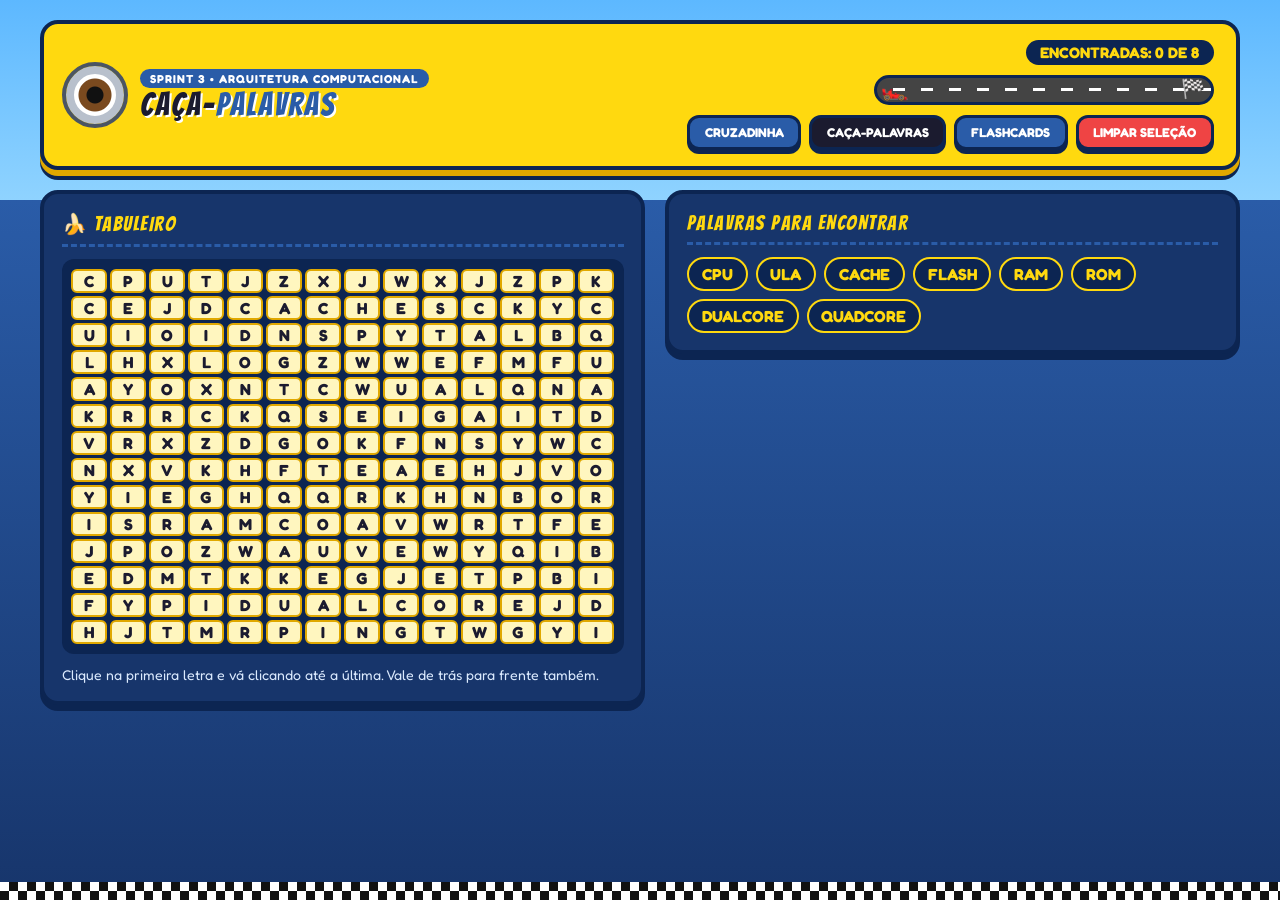
==== caca-palavra.html @ 4e44755a "Mudança de tema" ====
<!DOCTYPE html><html lang="pt-BR"><head><meta charset="UTF-8"><meta name="viewport" content="width=device-width, initial-scale=1.0"><link href="https://fonts.googleapis.com/css2?family=Bangers&family=Fredoka:wght@500;600;700&display=swap" rel="stylesheet"><link rel="icon" href="imgtag.PNG"><link rel="stylesheet" href="tema.css"><title>Caça-Palavras - Arquitetura Computacional</title></head><body>
<header class="topo"><div class="logo"></div><div><span class="badge">SPRINT 3 • ARQUITETURA COMPUTACIONAL</span><h1>CAÇA-<span>PALAVRAS</span></h1></div><img class="mascote" src="img/minion.png" alt="" onerror="this.remove()"><div class="lado"><div class="placar" id="placar">ENCONTRADAS: 0 DE 8</div><div class="pista"><i id="kart">🏎️</i><b>🏁</b></div><nav><a class="btn" href="index.html">CRUZADINHA</a>
<span class="btn ativo">CAÇA-PALAVRAS</span>
<a class="btn" href="flashcard.html">FLASHCARDS</a><button id="limpar" class="btn red">LIMPAR SELEÇÃO</button></nav></div></header>
<main class="arena"><section class="painel"><h2>🍌 TABULEIRO</h2><div id="tab" class="tab"></div>
<p class="dica">Clique na primeira letra e vá clicando até a última. Vale de trás para frente também.</p></section>
<aside class="painel"><h2>PALAVRAS PARA ENCONTRAR</h2><div id="lista" class="lista"></div></aside></main>
<script>
const S=14,P=[["CPU",0,0,"H"],["ULA",2,0,"V"],["CACHE",1,4,"H"],["FLASH",3,10,"V"],["RAM",9,2,"H"],["ROM",9,2,"V"],["DUALCORE",12,4,"H"],["QUADCORE",2,13,"V"]];
const m=Array.from({length:S},()=>Array(S).fill(""));
P.forEach(([t,r,c,d])=>[...t].forEach((ch,i)=>{const y=r+(d=="V"?i:0),x=c+(d=="H"?i:0);if(m[y][x]&&m[y][x]!=ch)throw"conflito em "+t;m[y][x]=ch}));
const A="ABCDEFGHIJKLMNOPQRSTUVWXYZ";m.forEach(l=>l.forEach((v,i)=>{if(!v)l[i]=A[Math.random()*26|0]}));
const tab=document.getElementById("tab");tab.style.gridTemplateColumns="repeat(14,var(--s))";tab.style.setProperty("--s","clamp(20px,5.6vw,36px)");
let sel=[],ach=new Set;
P.forEach(([t])=>{const s=document.createElement("span");s.className="pill";s.id="w-"+t;s.textContent=t;document.getElementById("lista").appendChild(s)});
function placar(){document.getElementById("placar").textContent="ENCONTRADAS: "+ach.size+" DE "+P.length;
 document.getElementById("kart").style.left="calc("+(ach.size/P.length)+" * (100% - 38px) + 4px)"}
function limpar(){sel.forEach(e=>e.classList.remove("sel"));sel=[]}
m.forEach((l,r)=>l.forEach((ch,c)=>{const e=document.createElement("div");e.className="c l";e.textContent=ch;
 e.onclick=()=>{const i=sel.indexOf(e);if(i>-1){sel.splice(i,1);e.classList.remove("sel");return}
  e.classList.add("sel");sel.push(e);const f=sel.map(x=>x.textContent).join(""),b=[...f].reverse().join("");
  const w=P.find(p=>!ach.has(p[0])&&(p[0]==f||p[0]==b));
  if(w){ach.add(w[0]);sel.forEach(x=>{x.classList.remove("sel");x.classList.add("found")});sel=[];document.getElementById("w-"+w[0]).classList.add("done");placar()}};
 tab.appendChild(e)}));
document.getElementById("limpar").onclick=limpar;placar();
</script></body></html>
---- tema.css ----
:root{--y:#ffd90f;--yd:#e0a800;--den:#2a5ca8;--dend:#17356b;--navy:#0c2552;--ink:#1b1b2f;--gog:#b8c0cc;--ok:#2fbf71;--bad:#ef4444;--cream:#fff6bf}
*{margin:0;padding:0;box-sizing:border-box}
body{font-family:'Fredoka',sans-serif;color:#fff;min-height:100vh;padding:1.25rem 1.25rem 3.5rem;
 background:linear-gradient(180deg,#5db8ff 0,#8fd3ff 200px,#2a5ca8 200px,#17356b 100%) fixed}
body::after{content:"";position:fixed;left:0;right:0;bottom:0;height:18px;z-index:5;
 background:repeating-conic-gradient(#111 0 25%,#fff 0 50%) 0 0/18px 18px}
.topo{max-width:1200px;margin:0 auto 1.25rem;background:var(--y);color:var(--ink);border:4px solid var(--navy);border-radius:18px;
 box-shadow:0 6px 0 var(--yd),0 10px 0 var(--navy);padding:1rem 1.4rem;display:flex;gap:1rem;align-items:center;flex-wrap:wrap;position:relative}
.logo{width:58px;height:58px;border-radius:50%;flex:none;border:8px solid var(--gog);outline:4px solid #4b5563;
 background:radial-gradient(circle,#111 0 8px,#7a4a1f 9px 16px,#fff 17px);animation:bob 2.4s ease-in-out infinite}
@keyframes bob{50%{transform:translateY(-4px) rotate(-6deg)}}
.badge{display:inline-block;font-size:.72rem;font-weight:700;letter-spacing:1px;background:var(--den);color:#fff;padding:.15rem .6rem;border-radius:99px}
h1{font-family:'Bangers',cursive;font-weight:400;letter-spacing:2px;font-size:2rem;line-height:1.1;text-shadow:2px 2px 0 #fff}
h1 span{color:var(--den)}
.mascote{height:92px;margin-left:auto;filter:drop-shadow(0 4px 0 rgba(0,0,0,.25))}
.lado{margin-left:auto;display:flex;flex-direction:column;align-items:flex-end;gap:.6rem}
.mascote+.lado{margin-left:0}
nav{display:flex;gap:.5rem;flex-wrap:wrap;justify-content:flex-end}
.btn{font:700 .8rem 'Fredoka',sans-serif;text-transform:uppercase;text-decoration:none;cursor:pointer;border:3px solid var(--navy);
 padding:.45rem .9rem;border-radius:12px;background:var(--den);color:#fff;box-shadow:0 4px 0 var(--navy);transition:transform .1s,box-shadow .1s}
.btn:hover{transform:translateY(-2px);box-shadow:0 6px 0 var(--navy)}
.btn:active{transform:translateY(3px);box-shadow:0 1px 0 var(--navy)}
.btn.ativo{background:var(--ink);cursor:default}
.btn.go{background:var(--ok)}.btn.red{background:var(--bad)}
.pista{position:relative;width:min(340px,100%);height:30px;background:#444;border:3px solid var(--navy);border-radius:99px;
 background-image:repeating-linear-gradient(90deg,transparent 0 16px,#fff 16px 28px);background-size:100% 3px;background-repeat:no-repeat;background-position:0 50%}
.pista b{position:absolute;right:6px;top:-2px;font-size:1.2rem}
.pista i{position:absolute;left:4px;top:-4px;font-style:normal;font-size:1.4rem;transition:left .6s cubic-bezier(.3,1.4,.5,1);transform:scaleX(-1)}
.placar{font-weight:700;background:var(--navy);color:var(--y);border-radius:99px;padding:.2rem .9rem;font-size:.95rem}
.arena{max-width:1200px;margin:0 auto;display:grid;grid-template-columns:auto 1fr;gap:1.25rem;align-items:start}
.painel{background:var(--dend);border:4px solid var(--navy);border-radius:18px;padding:1.1rem;box-shadow:0 6px 0 var(--navy)}
.painel>h2,.painel h2{font-family:'Bangers',cursive;font-weight:400;letter-spacing:1.5px;font-size:1.25rem;color:var(--y);
 border-bottom:3px dashed var(--den);padding-bottom:.5rem;margin-bottom:.8rem}
.tab{display:grid;gap:3px;padding:.6rem;background:var(--navy);border-radius:12px;overflow:auto;max-width:100%;justify-content:start}
.tab .c{width:var(--s);height:var(--s);position:relative}
.vazio{background:transparent}
.tab input,.tab .l{width:100%;height:100%;border:2px solid var(--yd);border-radius:6px;background:var(--cream);color:var(--ink);
 font:700 1rem 'Fredoka',sans-serif;text-align:center;text-transform:uppercase;outline:none;display:flex;align-items:center;justify-content:center;cursor:pointer}
.tab input{cursor:text}
.tab input:focus{border-color:var(--den);background:#fff;box-shadow:0 0 0 3px var(--den)}
.tab input.correct,.l.found{background:var(--ok);border-color:#0f7a43;color:#fff}
.tab input.wrong{background:var(--bad);border-color:#991b1b;color:#fff}
.l:hover{background:#fff}.l.sel{background:var(--den);border-color:#fff;color:#fff}
.num{position:absolute;top:0;left:3px;font-size:.58rem;font-weight:700;color:var(--den);pointer-events:none;z-index:2}
.leg{margin-top:.8rem;display:flex;gap:1.2rem;font-size:.85rem}
.leg i{display:inline-block;width:14px;height:14px;border-radius:4px;vertical-align:-2px;margin-right:.3rem}
.pistas{display:flex;flex-direction:column;gap:1.25rem}
.pistas ul{list-style:none;display:flex;flex-direction:column;gap:.5rem;max-height:300px;overflow-y:auto;padding-right:.3rem}
.pistas li{background:var(--navy);border-left:5px solid var(--y);border-radius:8px;padding:.5rem .7rem;font-size:.92rem;line-height:1.35}
.pistas li strong{color:var(--y);margin-right:.25rem}
.dica{margin-top:.8rem;font-size:.88rem;color:#dbeafe}
.lista{display:flex;flex-wrap:wrap;gap:.5rem}
.pill{font-weight:700;background:var(--navy);border:2px solid var(--y);color:var(--y);border-radius:99px;padding:.3rem .8rem}
.pill.done{background:var(--ok);border-color:#0f7a43;color:#fff;text-decoration:line-through}
.cena{perspective:1100px;max-width:640px;margin:0 auto 1.2rem;height:300px;cursor:pointer}
.card{position:relative;width:100%;height:100%;transform-style:preserve-3d;transition:transform .6s}
.card.virado{transform:rotateY(180deg)}
.face{position:absolute;inset:0;backface-visibility:hidden;border:5px solid var(--navy);border-radius:22px;padding:1.5rem;
 display:flex;flex-direction:column;align-items:center;justify-content:center;text-align:center;gap:1rem;box-shadow:0 8px 0 var(--navy)}
.frente{background:var(--y);color:var(--ink)}
.verso{background:var(--den);transform:rotateY(180deg)}
.face p{font-size:1.5rem;font-weight:600;line-height:1.3}
.tag{font-family:'Bangers',cursive;letter-spacing:2px;background:var(--navy);color:var(--y);padding:.1rem .9rem;border-radius:99px}
.flash{max-width:700px;margin:0 auto;display:flex;flex-direction:column;align-items:center;gap:1.1rem}
.ctrl{display:flex;gap:.6rem;flex-wrap:wrap;justify-content:center}
@media(max-width:900px){.arena{grid-template-columns:1fr}.lado,.mascote{margin-left:0;align-items:flex-start}nav{justify-content:flex-start}h1{font-size:1.6rem}}
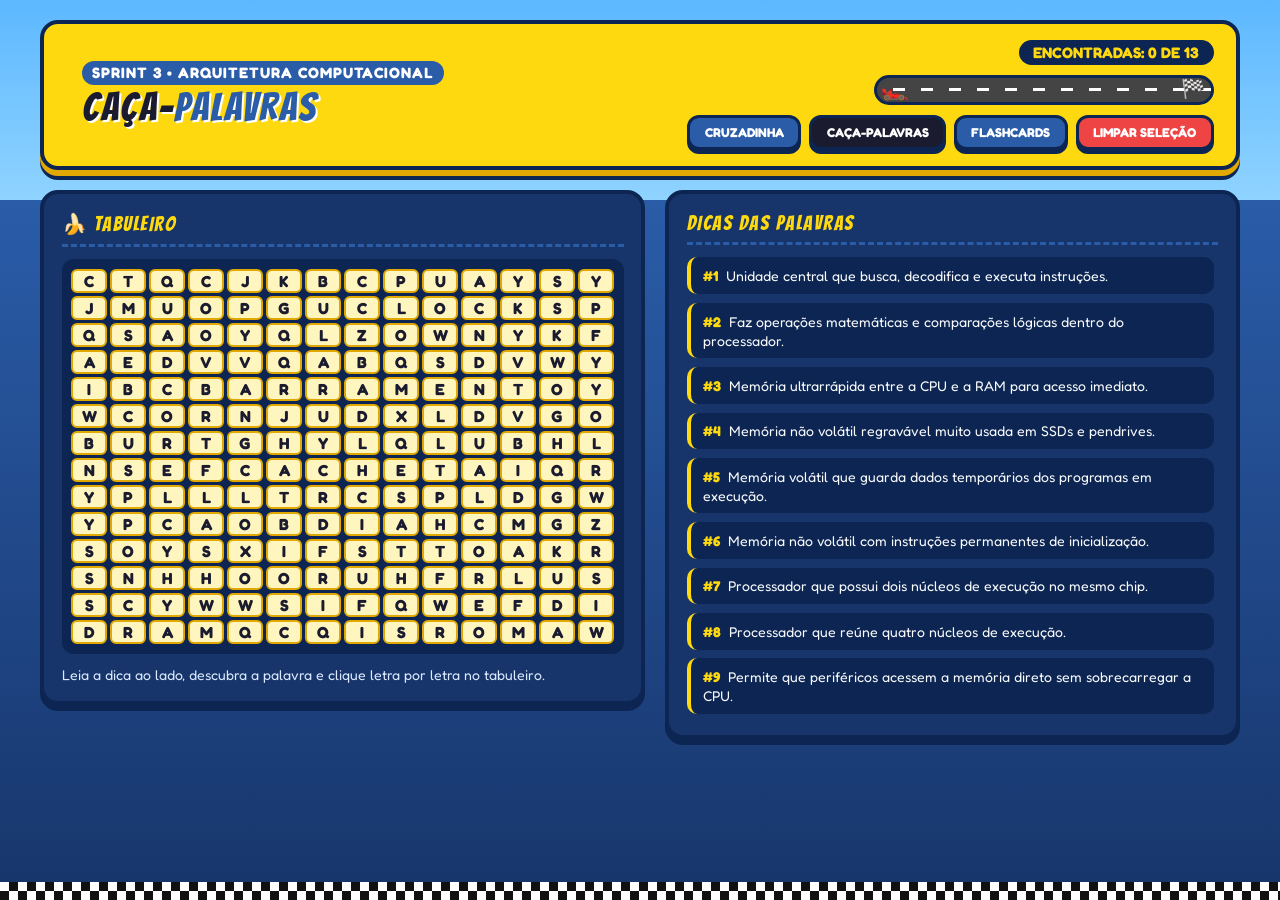
==== commit 9126c2bc: "Ajuste da tela do caça-palavra[" ====
--- a/caca-palavra.html
+++ b/caca-palavra.html
@@ -1,26 +1,262 @@
-<!DOCTYPE html><html lang="pt-BR"><head><meta charset="UTF-8"><meta name="viewport" content="width=device-width, initial-scale=1.0"><link href="https://fonts.googleapis.com/css2?family=Bangers&family=Fredoka:wght@500;600;700&display=swap" rel="stylesheet"><link rel="icon" href="imgtag.PNG"><link rel="stylesheet" href="tema.css"><title>Caça-Palavras - Arquitetura Computacional</title></head><body>
-<header class="topo"><div class="logo"></div><div><span class="badge">SPRINT 3 • ARQUITETURA COMPUTACIONAL</span><h1>CAÇA-<span>PALAVRAS</span></h1></div><img class="mascote" src="img/minion.png" alt="" onerror="this.remove()"><div class="lado"><div class="placar" id="placar">ENCONTRADAS: 0 DE 8</div><div class="pista"><i id="kart">🏎️</i><b>🏁</b></div><nav><a class="btn" href="index.html">CRUZADINHA</a>
-<span class="btn ativo">CAÇA-PALAVRAS</span>
-<a class="btn" href="flashcard.html">FLASHCARDS</a><button id="limpar" class="btn red">LIMPAR SELEÇÃO</button></nav></div></header>
-<main class="arena"><section class="painel"><h2>🍌 TABULEIRO</h2><div id="tab" class="tab"></div>
-<p class="dica">Clique na primeira letra e vá clicando até a última. Vale de trás para frente também.</p></section>
-<aside class="painel"><h2>PALAVRAS PARA ENCONTRAR</h2><div id="lista" class="lista"></div></aside></main>
-<script>
-const S=14,P=[["CPU",0,0,"H"],["ULA",2,0,"V"],["CACHE",1,4,"H"],["FLASH",3,10,"V"],["RAM",9,2,"H"],["ROM",9,2,"V"],["DUALCORE",12,4,"H"],["QUADCORE",2,13,"V"]];
-const m=Array.from({length:S},()=>Array(S).fill(""));
-P.forEach(([t,r,c,d])=>[...t].forEach((ch,i)=>{const y=r+(d=="V"?i:0),x=c+(d=="H"?i:0);if(m[y][x]&&m[y][x]!=ch)throw"conflito em "+t;m[y][x]=ch}));
-const A="ABCDEFGHIJKLMNOPQRSTUVWXYZ";m.forEach(l=>l.forEach((v,i)=>{if(!v)l[i]=A[Math.random()*26|0]}));
-const tab=document.getElementById("tab");tab.style.gridTemplateColumns="repeat(14,var(--s))";tab.style.setProperty("--s","clamp(20px,5.6vw,36px)");
-let sel=[],ach=new Set;
-P.forEach(([t])=>{const s=document.createElement("span");s.className="pill";s.id="w-"+t;s.textContent=t;document.getElementById("lista").appendChild(s)});
-function placar(){document.getElementById("placar").textContent="ENCONTRADAS: "+ach.size+" DE "+P.length;
- document.getElementById("kart").style.left="calc("+(ach.size/P.length)+" * (100% - 38px) + 4px)"}
-function limpar(){sel.forEach(e=>e.classList.remove("sel"));sel=[]}
-m.forEach((l,r)=>l.forEach((ch,c)=>{const e=document.createElement("div");e.className="c l";e.textContent=ch;
- e.onclick=()=>{const i=sel.indexOf(e);if(i>-1){sel.splice(i,1);e.classList.remove("sel");return}
-  e.classList.add("sel");sel.push(e);const f=sel.map(x=>x.textContent).join(""),b=[...f].reverse().join("");
-  const w=P.find(p=>!ach.has(p[0])&&(p[0]==f||p[0]==b));
-  if(w){ach.add(w[0]);sel.forEach(x=>{x.classList.remove("sel");x.classList.add("found")});sel=[];document.getElementById("w-"+w[0]).classList.add("done");placar()}};
- tab.appendChild(e)}));
-document.getElementById("limpar").onclick=limpar;placar();
-</script></body></html>
+<!DOCTYPE html>
+<html lang="pt-BR">
+
+<head>
+    <meta charset="UTF-8">
+    <meta name="viewport" content="width=device-width, initial-scale=1.0">
+    <link href="https://fonts.googleapis.com/css2?family=Bangers&family=Fredoka:wght@500;600;700&display=swap" rel="stylesheet">
+    <link rel="icon" href="imgtag.PNG">
+    <link rel="stylesheet" href="tema.css">
+    <title>Caça-Palavras - Arquitetura Computacional</title>
+    <style>
+        .dicas-lista {
+            display: flex;
+            flex-direction: column;
+            gap: 0.55rem;
+            max-height: 460px;
+            overflow-y: auto;
+            padding-right: 0.25rem;
+        }
+
+        .dica-card {
+            background: var(--navy);
+            border-left: 4px solid var(--y);
+            border-radius: 10px;
+            padding: 0.55rem 0.75rem;
+            font-size: 0.88rem;
+            line-height: 1.35;
+            color: #f8fafc;
+            transition: background-color 0.2s, border-color 0.2s, opacity 0.2s;
+        }
+
+        .dica-card strong {
+            color: var(--y);
+            margin-right: 0.25rem;
+        }
+
+        .dica-card.done {
+            background: var(--ok);
+            border-left-color: #0f7a43;
+            color: #fff;
+        }
+
+        .dica-card.done strong {
+            color: #fff;
+            text-decoration: line-through;
+        }
+
+        .aviso-rodada {
+            margin-top: 0.7rem;
+            padding: 0.55rem 0.8rem;
+            border-radius: 10px;
+            background: var(--y);
+            color: var(--ink);
+            border: 3px solid var(--navy);
+            font-weight: 700;
+            font-size: 0.9rem;
+            text-align: center;
+            display: none;
+        }
+
+        .aviso-rodada.visivel {
+            display: block;
+        }
+    </style>
+</head>
+
+<body>
+    <header class="topo">
+        <div class="logo"></div>
+        <div>
+            <span class="badge">SPRINT 3 • ARQUITETURA COMPUTACIONAL</span>
+            <h1>CAÇA-<span>PALAVRAS</span></h1>
+        </div>
+        <img class="mascote" src="img/minion.png" alt="" onerror="this.remove()">
+        <div class="lado">
+            <div class="placar" id="placar">ENCONTRADAS: 0 DE 13</div>
+            <div class="pista"><i id="kart">🏎️</i><b>🏁</b></div>
+            <nav>
+                <a class="btn" href="index.html">CRUZADINHA</a>
+                <span class="btn ativo">CAÇA-PALAVRAS</span>
+                <a class="btn" href="flashcard.html">FLASHCARDS</a>
+                <button id="limpar" class="btn red">LIMPAR SELEÇÃO</button>
+            </nav>
+        </div>
+    </header>
+
+    <main class="arena">
+        <section class="painel">
+            <h2>🍌 TABULEIRO</h2>
+            <div id="tab" class="tab"></div>
+            <p class="dica">Leia a dica ao lado, descubra a palavra e clique letra por letra no tabuleiro.</p>
+            <div id="aviso" class="aviso-rodada"></div>
+        </section>
+        <aside class="painel">
+            <h2>DICAS DAS PALAVRAS</h2>
+            <div id="lista" class="dicas-lista"></div>
+        </aside>
+    </main>
+
+    <script>
+        const S = 14, P = [
+            ["CPU", "Unidade central que busca, decodifica e executa instruções."],
+            ["ULA", "Faz operações matemáticas e comparações lógicas dentro do processador."],
+            ["CACHE", "Memória ultrarrápida entre a CPU e a RAM para acesso imediato."],
+            ["FLASH", "Memória não volátil regravável muito usada em SSDs e pendrives."],
+            ["RAM", "Memória volátil que guarda dados temporários dos programas em execução."],
+            ["ROM", "Memória não volátil com instruções permanentes de inicialização."],
+            ["DUALCORE", "Processador que possui dois núcleos de execução no mesmo chip."],
+            ["QUADCORE", "Processador que reúne quatro núcleos de execução."],
+            ["DMA", "Permite que periféricos acessem a memória direto sem sobrecarregar a CPU."],
+            ["BARRAMENTO", "Conjunto de vias físicas que transporta sinais e dados entre componentes."],
+            ["BIOS", "Firmware básico que inicializa e testa o hardware ao ligar o PC."],
+            ["CLOCK", "Pulso de sincronismo que dita o ritmo das operações do processador."],
+            ["SSD", "Unidade de armazenamento sólido mais rápida que um HD mecânico."]
+        ];
+
+        const A = "ABCDEFGHIJKLMNOPQRSTUVWXYZ";
+        const tab = document.getElementById("tab");
+        const lista = document.getElementById("lista");
+        const aviso = document.getElementById("aviso");
+        tab.style.gridTemplateColumns = "repeat(14,var(--s))";
+        tab.style.setProperty("--s", "clamp(20px,5.6vw,36px)");
+
+        let sel = [], ach = new Set(), rodada = 1, timerAviso = null;
+
+        function criarGradeAleatoria() {
+            const ordenadas = [...P].sort((a, b) => b[0].length - a[0].length);
+
+            for (let tentativa = 0; tentativa < 250; tentativa++) {
+                const grade = Array.from({ length: S }, () => Array(S).fill(""));
+                let ok = true;
+
+                for (const [palavra] of ordenadas) {
+                    const candidatos = [];
+                    for (let r = 0; r < S; r++) {
+                        for (let c = 0; c < S; c++) {
+                            for (const dir of ["H", "V"]) {
+                                const endR = r + (dir === "V" ? palavra.length - 1 : 0);
+                                const endC = c + (dir === "H" ? palavra.length - 1 : 0);
+                                if (endR >= S || endC >= S) continue;
+
+                                let cabe = true;
+                                for (let i = 0; i < palavra.length; i++) {
+                                    const y = r + (dir === "V" ? i : 0);
+                                    const x = c + (dir === "H" ? i : 0);
+                                    if (grade[y][x] && grade[y][x] !== palavra[i]) {
+                                        cabe = false;
+                                        break;
+                                    }
+                                }
+                                if (cabe) candidatos.push([r, c, dir]);
+                            }
+                        }
+                    }
+
+                    if (!candidatos.length) {
+                        ok = false;
+                        break;
+                    }
+
+                    const [r, c, dir] = candidatos[(Math.random() * candidatos.length) | 0];
+                    for (let i = 0; i < palavra.length; i++) {
+                        const y = r + (dir === "V" ? i : 0);
+                        const x = c + (dir === "H" ? i : 0);
+                        grade[y][x] = palavra[i];
+                    }
+                }
+
+                if (ok) {
+                    grade.forEach((linha, r) => linha.forEach((v, c) => {
+                        if (!v) grade[r][c] = A[(Math.random() * 26) | 0];
+                    }));
+                    return grade;
+                }
+            }
+
+            throw "Não foi possível gerar um tabuleiro válido.";
+        }
+
+        function montarDicas() {
+            lista.innerHTML = "";
+            P.forEach(([t, dica], idx) => {
+                const card = document.createElement("div");
+                card.className = "dica-card";
+                card.id = "w-" + t;
+                card.dataset.dica = dica;
+                card.innerHTML = `<strong>#${idx + 1}</strong> <span>${dica}</span>`;
+                lista.appendChild(card);
+            });
+        }
+
+        function placar() {
+            document.getElementById("placar").textContent = "ENCONTRADAS: " + ach.size + " DE " + P.length;
+            document.getElementById("kart").style.left = "calc(" + (ach.size / P.length) + " * (100% - 38px) + 4px)";
+        }
+
+        function limpar() {
+            sel.forEach(e => e.classList.remove("sel"));
+            sel = [];
+        }
+
+        function mostrarAviso(texto) {
+            clearTimeout(timerAviso);
+            aviso.textContent = texto;
+            aviso.classList.add("visivel");
+            timerAviso = setTimeout(() => aviso.classList.remove("visivel"), 4500);
+        }
+
+        function iniciarRodada(completouAnterior = false) {
+            sel = [];
+            ach = new Set();
+            tab.innerHTML = "";
+            montarDicas();
+            placar();
+
+            const m = criarGradeAleatoria();
+            m.forEach(l => l.forEach(ch => {
+                const e = document.createElement("div");
+                e.className = "c l";
+                e.textContent = ch;
+                e.onclick = () => {
+                    const i = sel.indexOf(e);
+                    if (i > -1) { sel.splice(i, 1); e.classList.remove("sel"); return; }
+                    e.classList.add("sel");
+                    sel.push(e);
+
+                    const f = sel.map(x => x.textContent).join("");
+                    const b = [...f].reverse().join("");
+                    const w = P.find(p => !ach.has(p[0]) && (p[0] === f || p[0] === b));
+
+                    if (w) {
+                        ach.add(w[0]);
+                        sel.forEach(x => { x.classList.remove("sel"); x.classList.add("found"); });
+                        sel = [];
+
+                        const card = document.getElementById("w-" + w[0]);
+                        card.classList.add("done");
+                        card.querySelector("span").textContent = `${w[0]} — ${card.dataset.dica}`;
+                        placar();
+
+                        if (ach.size === P.length) {
+                            rodada++;
+                            setTimeout(() => {
+                                iniciarRodada(true);
+                            }, 900);
+                        }
+                    }
+                };
+                tab.appendChild(e);
+            }));
+
+            if (completouAnterior) {
+                mostrarAviso(`🎉 Parabéns! Todas as 13 palavras foram encontradas. Novo tabuleiro embaralhado (Rodada ${rodada})!`);
+            }
+        }
+
+        document.getElementById("limpar").onclick = limpar;
+        iniciarRodada(false);
+    </script>
+</body>
+
+</html>
--- a/tema.css
+++ b/tema.css
@@ -1,66 +1,469 @@
-:root{--y:#ffd90f;--yd:#e0a800;--den:#2a5ca8;--dend:#17356b;--navy:#0c2552;--ink:#1b1b2f;--gog:#b8c0cc;--ok:#2fbf71;--bad:#ef4444;--cream:#fff6bf}
-*{margin:0;padding:0;box-sizing:border-box}
-body{font-family:'Fredoka',sans-serif;color:#fff;min-height:100vh;padding:1.25rem 1.25rem 3.5rem;
- background:linear-gradient(180deg,#5db8ff 0,#8fd3ff 200px,#2a5ca8 200px,#17356b 100%) fixed}
-body::after{content:"";position:fixed;left:0;right:0;bottom:0;height:18px;z-index:5;
- background:repeating-conic-gradient(#111 0 25%,#fff 0 50%) 0 0/18px 18px}
-.topo{max-width:1200px;margin:0 auto 1.25rem;background:var(--y);color:var(--ink);border:4px solid var(--navy);border-radius:18px;
- box-shadow:0 6px 0 var(--yd),0 10px 0 var(--navy);padding:1rem 1.4rem;display:flex;gap:1rem;align-items:center;flex-wrap:wrap;position:relative}
-.logo{width:58px;height:58px;border-radius:50%;flex:none;border:8px solid var(--gog);outline:4px solid #4b5563;
- background:radial-gradient(circle,#111 0 8px,#7a4a1f 9px 16px,#fff 17px);animation:bob 2.4s ease-in-out infinite}
-@keyframes bob{50%{transform:translateY(-4px) rotate(-6deg)}}
-.badge{display:inline-block;font-size:.72rem;font-weight:700;letter-spacing:1px;background:var(--den);color:#fff;padding:.15rem .6rem;border-radius:99px}
-h1{font-family:'Bangers',cursive;font-weight:400;letter-spacing:2px;font-size:2rem;line-height:1.1;text-shadow:2px 2px 0 #fff}
-h1 span{color:var(--den)}
-.mascote{height:92px;margin-left:auto;filter:drop-shadow(0 4px 0 rgba(0,0,0,.25))}
-.lado{margin-left:auto;display:flex;flex-direction:column;align-items:flex-end;gap:.6rem}
-.mascote+.lado{margin-left:0}
-nav{display:flex;gap:.5rem;flex-wrap:wrap;justify-content:flex-end}
-.btn{font:700 .8rem 'Fredoka',sans-serif;text-transform:uppercase;text-decoration:none;cursor:pointer;border:3px solid var(--navy);
- padding:.45rem .9rem;border-radius:12px;background:var(--den);color:#fff;box-shadow:0 4px 0 var(--navy);transition:transform .1s,box-shadow .1s}
-.btn:hover{transform:translateY(-2px);box-shadow:0 6px 0 var(--navy)}
-.btn:active{transform:translateY(3px);box-shadow:0 1px 0 var(--navy)}
-.btn.ativo{background:var(--ink);cursor:default}
-.btn.go{background:var(--ok)}.btn.red{background:var(--bad)}
-.pista{position:relative;width:min(340px,100%);height:30px;background:#444;border:3px solid var(--navy);border-radius:99px;
- background-image:repeating-linear-gradient(90deg,transparent 0 16px,#fff 16px 28px);background-size:100% 3px;background-repeat:no-repeat;background-position:0 50%}
-.pista b{position:absolute;right:6px;top:-2px;font-size:1.2rem}
-.pista i{position:absolute;left:4px;top:-4px;font-style:normal;font-size:1.4rem;transition:left .6s cubic-bezier(.3,1.4,.5,1);transform:scaleX(-1)}
-.placar{font-weight:700;background:var(--navy);color:var(--y);border-radius:99px;padding:.2rem .9rem;font-size:.95rem}
-.arena{max-width:1200px;margin:0 auto;display:grid;grid-template-columns:auto 1fr;gap:1.25rem;align-items:start}
-.painel{background:var(--dend);border:4px solid var(--navy);border-radius:18px;padding:1.1rem;box-shadow:0 6px 0 var(--navy)}
-.painel>h2,.painel h2{font-family:'Bangers',cursive;font-weight:400;letter-spacing:1.5px;font-size:1.25rem;color:var(--y);
- border-bottom:3px dashed var(--den);padding-bottom:.5rem;margin-bottom:.8rem}
-.tab{display:grid;gap:3px;padding:.6rem;background:var(--navy);border-radius:12px;overflow:auto;max-width:100%;justify-content:start}
-.tab .c{width:var(--s);height:var(--s);position:relative}
-.vazio{background:transparent}
-.tab input,.tab .l{width:100%;height:100%;border:2px solid var(--yd);border-radius:6px;background:var(--cream);color:var(--ink);
- font:700 1rem 'Fredoka',sans-serif;text-align:center;text-transform:uppercase;outline:none;display:flex;align-items:center;justify-content:center;cursor:pointer}
-.tab input{cursor:text}
-.tab input:focus{border-color:var(--den);background:#fff;box-shadow:0 0 0 3px var(--den)}
-.tab input.correct,.l.found{background:var(--ok);border-color:#0f7a43;color:#fff}
-.tab input.wrong{background:var(--bad);border-color:#991b1b;color:#fff}
-.l:hover{background:#fff}.l.sel{background:var(--den);border-color:#fff;color:#fff}
-.num{position:absolute;top:0;left:3px;font-size:.58rem;font-weight:700;color:var(--den);pointer-events:none;z-index:2}
-.leg{margin-top:.8rem;display:flex;gap:1.2rem;font-size:.85rem}
-.leg i{display:inline-block;width:14px;height:14px;border-radius:4px;vertical-align:-2px;margin-right:.3rem}
-.pistas{display:flex;flex-direction:column;gap:1.25rem}
-.pistas ul{list-style:none;display:flex;flex-direction:column;gap:.5rem;max-height:300px;overflow-y:auto;padding-right:.3rem}
-.pistas li{background:var(--navy);border-left:5px solid var(--y);border-radius:8px;padding:.5rem .7rem;font-size:.92rem;line-height:1.35}
-.pistas li strong{color:var(--y);margin-right:.25rem}
-.dica{margin-top:.8rem;font-size:.88rem;color:#dbeafe}
-.lista{display:flex;flex-wrap:wrap;gap:.5rem}
-.pill{font-weight:700;background:var(--navy);border:2px solid var(--y);color:var(--y);border-radius:99px;padding:.3rem .8rem}
-.pill.done{background:var(--ok);border-color:#0f7a43;color:#fff;text-decoration:line-through}
-.cena{perspective:1100px;max-width:640px;margin:0 auto 1.2rem;height:300px;cursor:pointer}
-.card{position:relative;width:100%;height:100%;transform-style:preserve-3d;transition:transform .6s}
-.card.virado{transform:rotateY(180deg)}
-.face{position:absolute;inset:0;backface-visibility:hidden;border:5px solid var(--navy);border-radius:22px;padding:1.5rem;
- display:flex;flex-direction:column;align-items:center;justify-content:center;text-align:center;gap:1rem;box-shadow:0 8px 0 var(--navy)}
-.frente{background:var(--y);color:var(--ink)}
-.verso{background:var(--den);transform:rotateY(180deg)}
-.face p{font-size:1.5rem;font-weight:600;line-height:1.3}
-.tag{font-family:'Bangers',cursive;letter-spacing:2px;background:var(--navy);color:var(--y);padding:.1rem .9rem;border-radius:99px}
-.flash{max-width:700px;margin:0 auto;display:flex;flex-direction:column;align-items:center;gap:1.1rem}
-.ctrl{display:flex;gap:.6rem;flex-wrap:wrap;justify-content:center}
-@media(max-width:900px){.arena{grid-template-columns:1fr}.lado,.mascote{margin-left:0;align-items:flex-start}nav{justify-content:flex-start}h1{font-size:1.6rem}}
+:root {
+    --y: #ffd90f;
+    --yd: #e0a800;
+    --den: #2a5ca8;
+    --dend: #17356b;
+    --navy: #0c2552;
+    --ink: #1b1b2f;
+    --gog: #b8c0cc;
+    --ok: #2fbf71;
+    --bad: #ef4444;
+    --cream: #fff6bf
+}
+
+* {
+    margin: 0;
+    padding: 0;
+    box-sizing: border-box
+}
+
+body {
+    font-family: 'Fredoka', sans-serif;
+    color: #fff;
+    min-height: 100vh;
+    padding: 1.25rem 1.25rem 3.5rem;
+    background: linear-gradient(180deg, #5db8ff 0, #8fd3ff 200px, #2a5ca8 200px, #17356b 100%) fixed
+}
+
+body::after {
+    content: "";
+    position: fixed;
+    left: 0;
+    right: 0;
+    bottom: 0;
+    height: 18px;
+    z-index: 5;
+    background: repeating-conic-gradient(#111 0 25%, #fff 0 50%) 0 0/18px 18px
+}
+
+.topo {
+    max-width: 1200px;
+    margin: 0 auto 1.25rem;
+    background: var(--y);
+    color: var(--ink);
+    border: 4px solid var(--navy);
+    border-radius: 18px;
+    box-shadow: 0 6px 0 var(--yd), 0 10px 0 var(--navy);
+    padding: 1rem 1.4rem;
+    display: flex;
+    gap: 1rem;
+    align-items: center;
+    flex-wrap: wrap;
+    position: relative
+}
+
+
+
+@keyframes bob {
+    50% {
+        transform: translateY(-4px) rotate(-6deg)
+    }
+}
+
+.badge {
+    display: inline-block;
+    font-size: 15px;
+    font-weight: 700;
+    letter-spacing: 1px;
+    background: var(--den);
+    color: #fff;
+    padding: .15rem .6rem;
+    border-radius: 99px
+}
+
+h1 {
+    font-family: 'Bangers', cursive;
+    font-weight: 400;
+    letter-spacing: 2px;
+    font-size: 40px;
+    line-height: 1.1;
+    text-shadow: 2px 2px 0 #fff
+}
+
+h1 span {
+    color: var(--den)
+}
+
+.mascote {
+    height: 150px;
+    margin-left: 5px;
+    filter: drop-shadow(0 4px 0 rgba(0, 0, 0, .25))
+}
+
+.lado {
+    margin-left: auto;
+    display: flex;
+    flex-direction: column;
+    align-items: flex-end;
+    gap: .6rem
+}
+
+.mascote+.lado {
+    margin-left: 0
+}
+
+nav {
+    display: flex;
+    gap: .5rem;
+    flex-wrap: wrap;
+    justify-content: flex-end
+}
+
+.btn {
+    font: 700 .8rem 'Fredoka', sans-serif;
+    text-transform: uppercase;
+    text-decoration: none;
+    cursor: pointer;
+    border: 3px solid var(--navy);
+    padding: .45rem .9rem;
+    border-radius: 12px;
+    background: var(--den);
+    color: #fff;
+    box-shadow: 0 4px 0 var(--navy);
+    transition: transform .1s, box-shadow .1s
+}
+
+.btn:hover {
+    transform: translateY(-2px);
+    box-shadow: 0 6px 0 var(--navy)
+}
+
+.btn:active {
+    transform: translateY(3px);
+    box-shadow: 0 1px 0 var(--navy)
+}
+
+.btn.ativo {
+    background: var(--ink);
+    cursor: default
+}
+
+.btn.go {
+    background: var(--ok)
+}
+
+.btn.red {
+    background: var(--bad)
+}
+
+.pista {
+    position: relative;
+    width: min(340px, 100%);
+    height: 30px;
+    background: #444;
+    border: 3px solid var(--navy);
+    border-radius: 99px;
+    background-image: repeating-linear-gradient(90deg, transparent 0 16px, #fff 16px 28px);
+    background-size: 100% 3px;
+    background-repeat: no-repeat;
+    background-position: 0 50%
+}
+
+.pista b {
+    position: absolute;
+    right: 6px;
+    top: -2px;
+    font-size: 1.2rem
+}
+
+.pista i {
+    position: absolute;
+    left: 4px;
+    top: -4px;
+    font-style: normal;
+    font-size: 1.4rem;
+    transition: left .6s cubic-bezier(.3, 1.4, .5, 1);
+    transform: scaleX(-1)
+}
+
+.placar {
+    font-weight: 700;
+    background: var(--navy);
+    color: var(--y);
+    border-radius: 99px;
+    padding: .2rem .9rem;
+    font-size: .95rem
+}
+
+.arena {
+    max-width: 1200px;
+    margin: 0 auto;
+    display: grid;
+    grid-template-columns: auto 1fr;
+    gap: 1.25rem;
+    align-items: start
+}
+
+.painel {
+    background: var(--dend);
+    border: 4px solid var(--navy);
+    border-radius: 18px;
+    padding: 1.1rem;
+    box-shadow: 0 6px 0 var(--navy)
+}
+
+.painel>h2,
+.painel h2 {
+    font-family: 'Bangers', cursive;
+    font-weight: 400;
+    letter-spacing: 1.5px;
+    font-size: 1.25rem;
+    color: var(--y);
+    border-bottom: 3px dashed var(--den);
+    padding-bottom: .5rem;
+    margin-bottom: .8rem
+}
+
+.tab {
+    display: grid;
+    gap: 3px;
+    padding: .6rem;
+    background: var(--navy);
+    border-radius: 12px;
+    overflow: auto;
+    max-width: 100%;
+    justify-content: start
+}
+
+.tab .c {
+    width: var(--s);
+    height: var(--s);
+    position: relative
+}
+
+.vazio {
+    background: transparent
+}
+
+.tab input,
+.tab .l {
+    width: 100%;
+    height: 100%;
+    border: 2px solid var(--yd);
+    border-radius: 6px;
+    background: var(--cream);
+    color: var(--ink);
+    font: 700 1rem 'Fredoka', sans-serif;
+    text-align: center;
+    text-transform: uppercase;
+    outline: none;
+    display: flex;
+    align-items: center;
+    justify-content: center;
+    cursor: pointer
+}
+
+.tab input {
+    cursor: text
+}
+
+.tab input:focus {
+    border-color: var(--den);
+    background: #fff;
+    box-shadow: 0 0 0 3px var(--den)
+}
+
+.tab input.correct,
+.l.found {
+    background: var(--ok);
+    border-color: #0f7a43;
+    color: #fff
+}
+
+.tab input.wrong {
+    background: var(--bad);
+    border-color: #991b1b;
+    color: #fff
+}
+
+.l:hover {
+    background: #fff
+}
+
+.l.sel {
+    background: var(--den);
+    border-color: #fff;
+    color: #fff
+}
+
+.num {
+    position: absolute;
+    top: 0;
+    left: 3px;
+    font-size: .58rem;
+    font-weight: 700;
+    color: var(--den);
+    pointer-events: none;
+    z-index: 2
+}
+
+.leg {
+    margin-top: .8rem;
+    display: flex;
+    gap: 1.2rem;
+    font-size: .85rem
+}
+
+.leg i {
+    display: inline-block;
+    width: 14px;
+    height: 14px;
+    border-radius: 4px;
+    vertical-align: -2px;
+    margin-right: .3rem
+}
+
+.pistas {
+    display: flex;
+    flex-direction: column;
+    gap: 1.25rem
+}
+
+.pistas ul {
+    list-style: none;
+    display: flex;
+    flex-direction: column;
+    gap: .5rem;
+    max-height: 300px;
+    overflow-y: auto;
+    padding-right: .3rem
+}
+
+.pistas li {
+    background: var(--navy);
+    border-left: 5px solid var(--y);
+    border-radius: 8px;
+    padding: .5rem .7rem;
+    font-size: .92rem;
+    line-height: 1.35
+}
+
+.pistas li strong {
+    color: var(--y);
+    margin-right: .25rem
+}
+
+.dica {
+    margin-top: .8rem;
+    font-size: .88rem;
+    color: #dbeafe
+}
+
+.lista {
+    display: flex;
+    flex-wrap: wrap;
+    gap: .5rem
+}
+
+.pill {
+    font-weight: 700;
+    background: var(--navy);
+    border: 2px solid var(--y);
+    color: var(--y);
+    border-radius: 99px;
+    padding: .3rem .8rem
+}
+
+.pill.done {
+    background: var(--ok);
+    border-color: #0f7a43;
+    color: #fff;
+    text-decoration: line-through
+}
+
+.cena {
+    perspective: 1100px;
+    max-width: 640px;
+    margin: 0 auto 1.2rem;
+    height: 300px;
+    cursor: pointer
+}
+
+.card {
+    position: relative;
+    width: 100%;
+    height: 100%;
+    transform-style: preserve-3d;
+    transition: transform .6s
+}
+
+.card.virado {
+    transform: rotateY(180deg)
+}
+
+.face {
+    position: absolute;
+    inset: 0;
+    backface-visibility: hidden;
+    border: 5px solid var(--navy);
+    border-radius: 22px;
+    padding: 1.5rem;
+    display: flex;
+    flex-direction: column;
+    align-items: center;
+    justify-content: center;
+    text-align: center;
+    gap: 1rem;
+    box-shadow: 0 8px 0 var(--navy)
+}
+
+.frente {
+    background: var(--y);
+    color: var(--ink)
+}
+
+.verso {
+    background: var(--den);
+    transform: rotateY(180deg)
+}
+
+.face p {
+    font-size: 1.5rem;
+    font-weight: 600;
+    line-height: 1.3
+}
+
+.tag {
+    font-family: 'Bangers', cursive;
+    letter-spacing: 2px;
+    background: var(--navy);
+    color: var(--y);
+    padding: .1rem .9rem;
+    border-radius: 99px
+}
+
+.flash {
+    max-width: 700px;
+    margin: 0 auto;
+    display: flex;
+    flex-direction: column;
+    align-items: center;
+    gap: 1.1rem
+}
+
+.ctrl {
+    display: flex;
+    gap: .6rem;
+    flex-wrap: wrap;
+    justify-content: center
+}
+
+@media(max-width:900px) {
+    .arena {
+        grid-template-columns: 1fr
+    }
+
+    .lado,
+    .mascote {
+        margin-left: 0;
+        align-items: flex-start
+    }
+
+    nav {
+        justify-content: flex-start
+    }
+
+    h1 {
+        font-size: 1.6rem
+    }
+}
